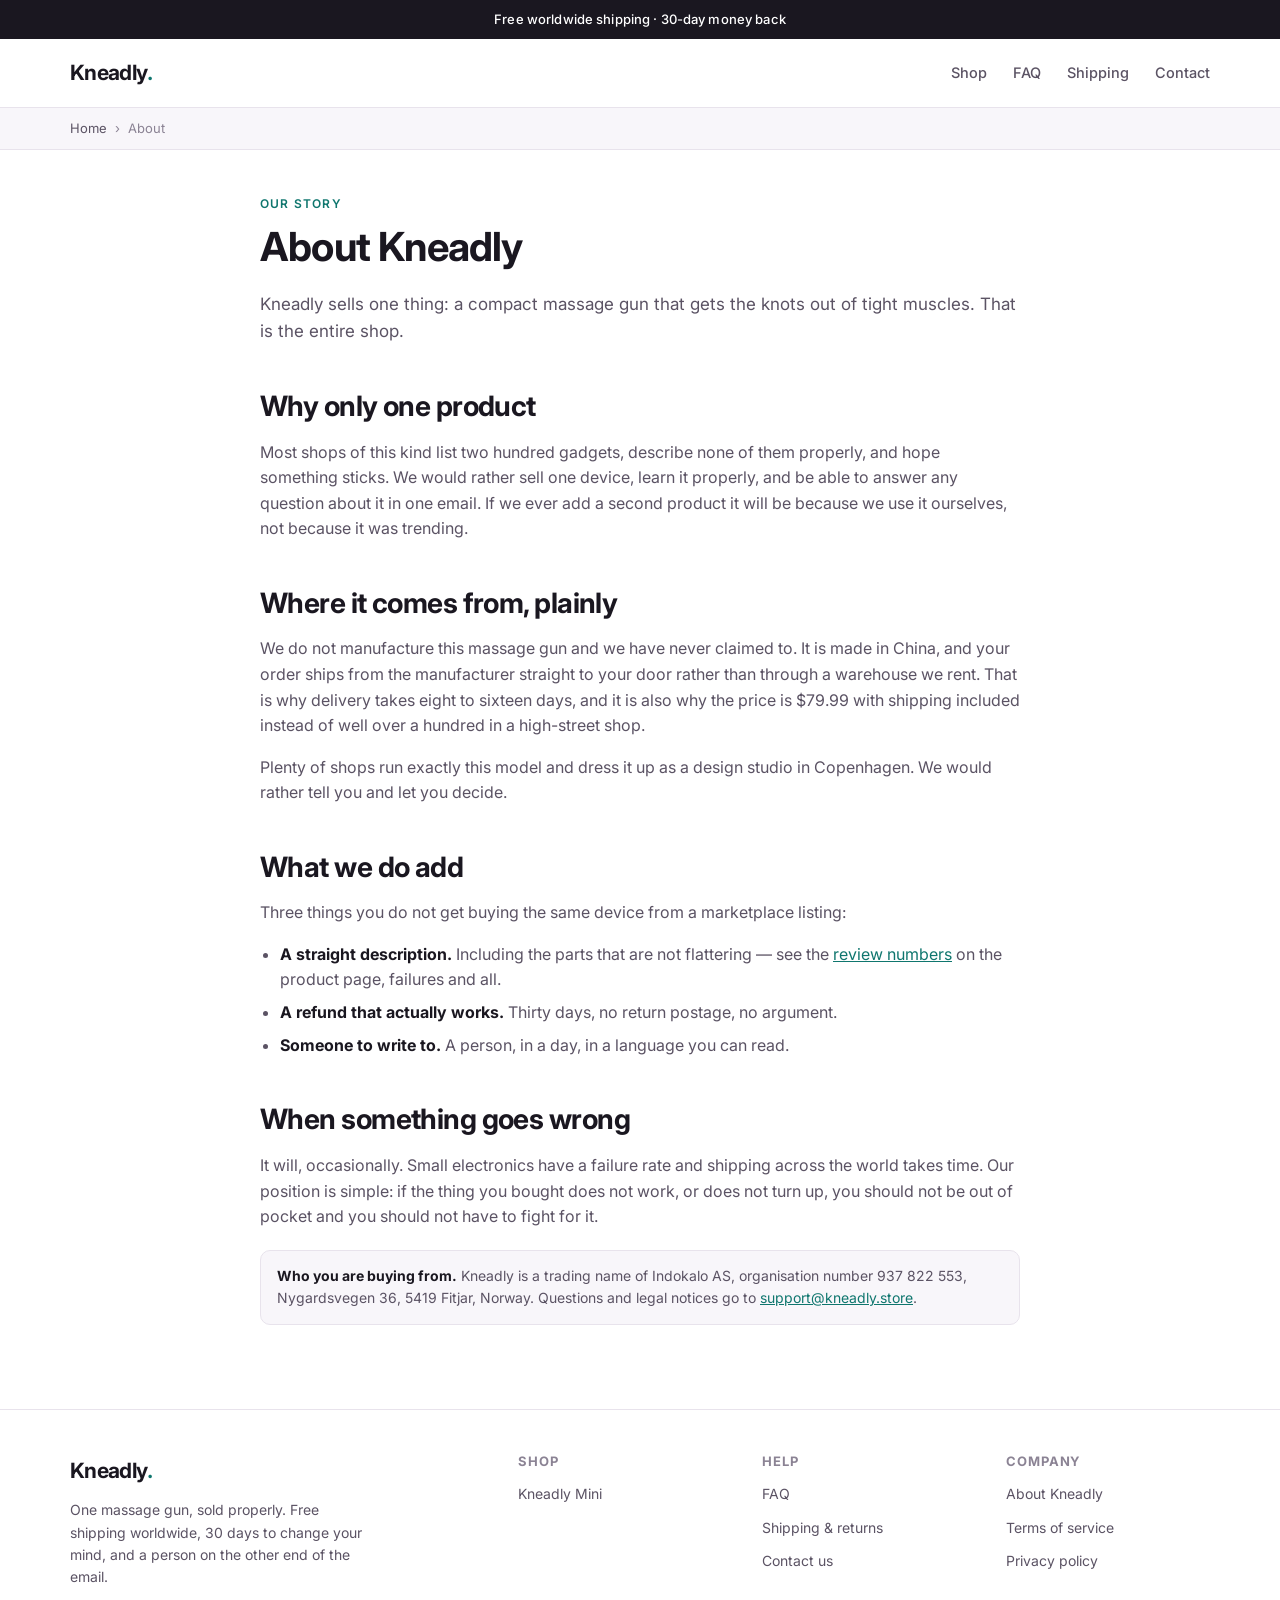
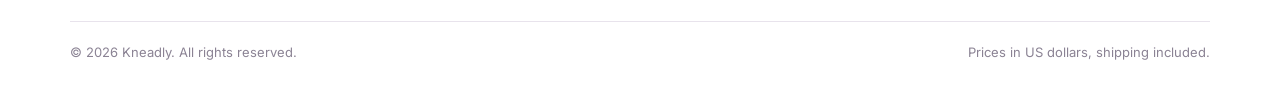
==== about.html @ 9134cae6 "Kneadly: single-product storefront for the mini massage gun Same architecture as Lintly: static site" ====
<!DOCTYPE html>
<html lang="en">
<head>
<meta charset="utf-8">
<meta name="viewport" content="width=device-width, initial-scale=1">
<title>About | Kneadly</title>
<meta name="description" content="A one-product shop. What we sell, how it reaches you, and what we are honest about.">
<meta name="robots" content="index,follow">
<link rel="icon" href="data:image/svg+xml,<svg xmlns='http://www.w3.org/2000/svg' viewBox='0 0 32 32'><rect width='32' height='32' rx='7' fill='%230f766e'/><text x='16' y='23' font-family='Inter,Arial' font-size='19' font-weight='700' fill='%23fff' text-anchor='middle'>K</text></svg>">
<link rel="preconnect" href="https://fonts.googleapis.com">
<link rel="preconnect" href="https://fonts.gstatic.com" crossorigin>
<link href="https://fonts.googleapis.com/css2?family=Inter:wght@400;500;600;700&display=swap" rel="stylesheet">
<link rel="stylesheet" href="style.css?v=3">
</head>
<body>

<div class="announce">Free worldwide shipping &middot; 30-day money back</div>

<header class="site-header">
  <div class="wrap">
    <a class="logo" href="index.html">Kneadly<span>.</span></a>
    <nav class="nav">
      <a href="index.html">Shop</a>
      <a href="faq.html">FAQ</a>
      <a href="shipping.html">Shipping</a>
      <a href="contact.html">Contact</a>
    </nav>
  </div>
</header>

<div class="crumb">
  <div class="wrap"><a href="index.html">Home</a><span>&rsaquo;</span>About</div>
</div>

<main class="wrap">
  <div class="page">
    <div class="eyebrow">Our story</div>
    <h1>About Kneadly</h1>
    <p>Kneadly sells one thing: a compact massage gun that gets the knots out of tight muscles.
       That is the entire shop.</p>

    <h2>Why only one product</h2>
    <p>Most shops of this kind list two hundred gadgets, describe none of them properly, and hope
       something sticks. We would rather sell one device, learn it properly, and be able to answer any
       question about it in one email. If we ever add a second product it will be because we use it
       ourselves, not because it was trending.</p>

    <h2>Where it comes from, plainly</h2>
    <p>We do not manufacture this massage gun and we have never claimed to. It is made in China, and your
       order ships from the manufacturer straight to your door rather than through a warehouse we rent.
       That is why delivery takes eight to sixteen days, and it is also why the price is $79.99 with
       shipping included instead of well over a hundred in a high-street shop.</p>
    <p>Plenty of shops run exactly this model and dress it up as a design studio in Copenhagen. We would
       rather tell you and let you decide.</p>

    <h2>What we do add</h2>
    <p>Three things you do not get buying the same device from a marketplace listing:</p>
    <ul>
      <li><strong>A straight description.</strong> Including the parts that are not flattering — see the
          <a href="index.html#evidence">review numbers</a> on the product page, failures and all.</li>
      <li><strong>A refund that actually works.</strong> Thirty days, no return postage, no argument.</li>
      <li><strong>Someone to write to.</strong> A person, in a day, in a language you can read.</li>
    </ul>

    <h2>When something goes wrong</h2>
    <p>It will, occasionally. Small electronics have a failure rate and shipping across the world takes
       time. Our position is simple: if the thing you bought does not work, or does not turn up, you
       should not be out of pocket and you should not have to fight for it.</p>

    <div class="note"><strong>Who you are buying from.</strong> Kneadly is a trading name of Indokalo AS, organisation number 937 822 553, Nygardsvegen 36, 5419 Fitjar, Norway. Questions and legal notices go to <a href="mailto:support@kneadly.store">support@kneadly.store</a>.</div>
  </div>
</main>

<footer class="site-footer">
  <div class="wrap">
    <div class="foot-grid">
      <div>
        <a class="logo" href="index.html">Kneadly<span>.</span></a>
        <p>One massage gun, sold properly. Free shipping worldwide, 30 days to change your mind, and a
           person on the other end of the email.</p>
      </div>
      <div>
        <h4>Shop</h4>
        <ul>
          <li><a href="index.html">Kneadly Mini</a></li>
        </ul>
      </div>
      <div>
        <h4>Help</h4>
        <ul>
          <li><a href="faq.html">FAQ</a></li>
          <li><a href="shipping.html">Shipping &amp; returns</a></li>
          <li><a href="contact.html">Contact us</a></li>
        </ul>
      </div>
      <div>
        <h4>Company</h4>
        <ul>
          <li><a href="about.html">About Kneadly</a></li>
          <li><a href="terms.html">Terms of service</a></li>
          <li><a href="privacy.html">Privacy policy</a></li>
        </ul>
      </div>
    </div>
    <div class="copyright">
      <span>&copy; 2026 Kneadly. All rights reserved.</span>
      <span>Prices in US dollars, shipping included.</span>
    </div>
  </div>
</footer>

</body>
</html>
---- style.css ----
/* ==========================================================================
   Kneadly — one stylesheet for the whole shop.
   ========================================================================== */

:root {
  --ink:        #1a1720;
  --ink-2:      #5b5364;
  --ink-3:      #8b8394;
  --line:       #e8e3ec;
  --line-2:     #d6cfdc;
  --bg:         #ffffff;
  --soft:       #f8f6fa;
  --warm:       #faf7f4;
  --accent:     #0f766e;
  --accent-dk:  #115e59;
  --accent-sf:  #e6f4f1;
  --good:       #1f7a4d;
  --radius:     14px;
  --radius-sm:  10px;
  --shadow:     0 1px 2px rgba(26,23,32,.05), 0 8px 24px rgba(26,23,32,.06);
  --wrap:       1180px;
}

* { box-sizing: border-box; }

html { -webkit-text-size-adjust: 100%; }

body {
  margin: 0;
  background: var(--bg);
  color: var(--ink);
  font-family: Inter, -apple-system, BlinkMacSystemFont, "Segoe UI", Roboto, Helvetica, Arial, sans-serif;
  font-size: 16px;
  line-height: 1.6;
  -webkit-font-smoothing: antialiased;
}

img { max-width: 100%; display: block; }

a { color: var(--accent); }

h1, h2, h3, h4 { line-height: 1.2; letter-spacing: -.02em; margin: 0 0 .5em; }
h1 { font-size: clamp(28px, 4vw, 40px); font-weight: 700; }
h2 { font-size: clamp(22px, 3vw, 28px); font-weight: 700; }
h3 { font-size: 18px; font-weight: 650; }

.wrap { width: 100%; max-width: var(--wrap); margin: 0 auto; padding: 0 20px; }

:where(a, button, summary, [tabindex]):focus-visible {
  outline: 2px solid var(--accent);
  outline-offset: 3px;
  border-radius: 4px;
}

.visually-hidden {
  position: absolute; width: 1px; height: 1px; overflow: hidden;
  clip: rect(0 0 0 0); clip-path: inset(50%); white-space: nowrap;
}

/* ---------- Announcement + header ---------- */

.announce {
  background: var(--ink);
  color: #fff;
  text-align: center;
  font-size: 13px;
  font-weight: 500;
  letter-spacing: .01em;
  padding: 9px 16px;
}

.site-header { border-bottom: 1px solid var(--line); background: var(--bg); }
.site-header .wrap {
  display: flex; align-items: center; justify-content: space-between;
  gap: 24px; min-height: 68px;
}

.logo {
  font-size: 21px; font-weight: 700; letter-spacing: -.03em;
  color: var(--ink); text-decoration: none;
}
.logo span { color: var(--accent); }

.nav { display: flex; gap: 26px; }
.nav a {
  color: var(--ink-2); text-decoration: none; font-size: 14.5px; font-weight: 500;
}
.nav a:hover { color: var(--ink); }

.crumb { border-bottom: 1px solid var(--line); background: var(--soft); }
.crumb .wrap { display: flex; gap: 8px; align-items: center; padding-block: 10px; font-size: 13px; color: var(--ink-3); }
.crumb a { color: var(--ink-2); text-decoration: none; }
.crumb a:hover { text-decoration: underline; }

/* ---------- Product layout ---------- */

.product {
  display: grid;
  grid-template-columns: 1fr;
  gap: 32px;
  padding: 28px 0 40px;
}
@media (min-width: 900px) {
  .product { grid-template-columns: minmax(0, 1.05fr) minmax(0, .95fr); gap: 56px; padding: 40px 0 56px; }
  .product > .col-buy { position: sticky; top: 24px; align-self: start; }
}

/* Gallery */

.gallery-main {
  position: relative;
  background: var(--soft);
  border: 1px solid var(--line);
  border-radius: var(--radius);
  aspect-ratio: 1 / 1;
  overflow: hidden;
}
/* Absolute rather than width/height:100% — a percentage height inside an
   aspect-ratio box collapses to the image's intrinsic height in some
   engines, which crops the photo instead of letterboxing it. */
.gallery-main img {
  position: absolute; inset: 12px;
  width: calc(100% - 24px); height: calc(100% - 24px);
  object-fit: contain;
}

.thumbs {
  display: grid;
  grid-template-columns: repeat(5, 1fr);
  gap: 10px;
  margin-top: 10px;
}
.thumbs button {
  position: relative;
  padding: 0; margin: 0; cursor: pointer;
  background: var(--soft);
  border: 1px solid var(--line);
  border-radius: var(--radius-sm);
  aspect-ratio: 1 / 1;
  overflow: hidden;
}
.thumbs button img {
  position: absolute; inset: 6px;
  width: calc(100% - 12px); height: calc(100% - 12px);
  object-fit: contain;
}
.thumbs button[aria-current="true"] { border-color: var(--accent); box-shadow: 0 0 0 1px var(--accent); }

/* ---------- Buy column ---------- */

.rating-row {
  display: flex; align-items: center; gap: 8px;
  font-size: 13.5px; color: var(--ink-2); margin-bottom: 10px;
}
.stars { color: #d69b1f; letter-spacing: 1px; font-size: 14px; }
.rating-row a { color: var(--ink-2); }

.subtitle { color: var(--ink-2); margin: -.2em 0 20px; font-size: 16.5px; }

.price-row { display: flex; align-items: baseline; gap: 12px; flex-wrap: wrap; margin-bottom: 4px; }
.price { font-size: 30px; font-weight: 700; letter-spacing: -.02em; }
.price-was { color: var(--ink-3); text-decoration: line-through; font-size: 17px; }
.price-save {
  background: var(--accent-sf); color: var(--accent-dk);
  font-size: 12.5px; font-weight: 600; padding: 3px 9px; border-radius: 999px;
}
.price-note { font-size: 13px; color: var(--ink-3); margin: 0 0 22px; }

.field-label {
  display: block; font-size: 13px; font-weight: 600; text-transform: uppercase;
  letter-spacing: .06em; color: var(--ink-3); margin-bottom: 9px;
}
.field-label b { color: var(--ink); font-weight: 600; text-transform: none; letter-spacing: 0; }

.swatches { display: flex; gap: 10px; margin-bottom: 22px; }
.swatch {
  display: flex; align-items: center; gap: 9px;
  border: 1px solid var(--line-2); background: #fff;
  border-radius: 999px; padding: 7px 15px 7px 8px;
  font: inherit; font-size: 14px; font-weight: 500; color: var(--ink);
  cursor: pointer;
}
.swatch i {
  width: 20px; height: 20px; border-radius: 50%;
  border: 1px solid rgba(0,0,0,.14); display: block;
}
.swatch[data-color="grey"] i      { background: linear-gradient(140deg, #6f6d76, #4a4850); }
.swatch[data-color="black"] i     { background: linear-gradient(140deg, #3a3a3f, #141417); }
.swatch[aria-pressed="true"] { border-color: var(--accent); box-shadow: 0 0 0 1px var(--accent); }

.bundles { display: grid; gap: 10px; margin-bottom: 20px; }
.bundle {
  position: relative; text-align: left; cursor: pointer;
  display: grid; grid-template-columns: 1fr auto; align-items: center; gap: 4px 12px;
  border: 1px solid var(--line-2); background: #fff;
  border-radius: var(--radius); padding: 14px 16px;
  font: inherit; color: var(--ink);
}
.bundle:hover { border-color: var(--line-2); background: var(--soft); }
.bundle[aria-pressed="true"] { border-color: var(--accent); box-shadow: 0 0 0 1px var(--accent); background: #fff; }
.b-name { grid-column: 1; font-weight: 600; font-size: 15.5px; }
.b-sub  { grid-column: 1; font-size: 13px; color: var(--ink-3); }
.b-price { grid-column: 2; grid-row: 1 / span 2; font-size: 19px; font-weight: 700; text-align: right; align-self: center; }
.b-price s { display: block; font-size: 13px; font-weight: 500; color: var(--ink-3); }
.b-tag {
  position: absolute; top: -9px; right: 14px;
  background: var(--accent); color: #fff;
  font-size: 11px; font-weight: 600; letter-spacing: .04em; text-transform: uppercase;
  padding: 2px 9px; border-radius: 999px;
}

.btn-buy {
  display: block; width: 100%;
  background: var(--accent); color: #fff;
  text-align: center; text-decoration: none;
  font-size: 16.5px; font-weight: 650; letter-spacing: .01em;
  padding: 17px 20px; border-radius: var(--radius);
  border: none; cursor: pointer;
  transition: background .15s ease;
}
.btn-buy:hover { background: var(--accent-dk); }

.btn-note { text-align: center; font-size: 12.5px; color: var(--ink-3); margin: 10px 0 0; }

.assurance {
  display: grid; grid-template-columns: repeat(3, 1fr);
  gap: 8px; margin: 22px 0 4px;
  border-top: 1px solid var(--line); border-bottom: 1px solid var(--line);
  padding: 16px 0;
}
.assurance div {
  display: flex; flex-direction: column; align-items: center; gap: 6px;
  text-align: center; font-size: 12.5px; font-weight: 500; color: var(--ink-2);
  line-height: 1.35;
}
.assurance svg { width: 20px; height: 20px; stroke: var(--accent); fill: none; stroke-width: 1.6; }

/* Accordions */

.panel { border-bottom: 1px solid var(--line); }
.panel summary {
  cursor: pointer; list-style: none;
  padding: 16px 0; font-weight: 600; font-size: 15.5px;
  display: flex; align-items: center; justify-content: space-between; gap: 12px;
}
.panel summary::-webkit-details-marker { display: none; }
.panel summary::after {
  content: ""; width: 9px; height: 9px; flex: none;
  border-right: 1.8px solid var(--ink-3); border-bottom: 1.8px solid var(--ink-3);
  transform: rotate(45deg) translateY(-2px);
  transition: transform .15s ease;
}
.panel[open] summary::after { transform: rotate(225deg) translateY(-2px); }
.panel .body { padding-bottom: 18px; color: var(--ink-2); font-size: 15px; }
.panel .body p { margin: 0 0 .9em; }
.panel .body p:last-child, .panel .body ul:last-child { margin-bottom: 0; }
.panel .body ul { margin: 0 0 .9em; padding-left: 20px; }
.panel .body li { margin-bottom: .4em; }
.panel .body strong { color: var(--ink); }

.spec-table { width: 100%; border-collapse: collapse; font-size: 14.5px; }
.spec-table th, .spec-table td { text-align: left; padding: 9px 0; border-bottom: 1px solid var(--line); vertical-align: top; }
.spec-table th { font-weight: 500; color: var(--ink-3); width: 46%; }
.spec-table tr:last-child th, .spec-table tr:last-child td { border-bottom: none; }

/* ---------- Sections ---------- */

.band { background: var(--warm); border-top: 1px solid var(--line); }
.band-soft { background: var(--soft); border-top: 1px solid var(--line); }
.section { padding: 56px 0; }
.section > .wrap > h2 { text-align: center; max-width: 22ch; margin-inline: auto; }
.lede { text-align: center; max-width: 58ch; margin: 0 auto 40px; color: var(--ink-2); }

.eyebrow {
  font-size: 12px; font-weight: 600; letter-spacing: .1em; text-transform: uppercase;
  color: var(--accent); margin-bottom: 10px;
}
.section .eyebrow { text-align: center; }

.steps { display: grid; gap: 22px; grid-template-columns: 1fr; counter-reset: step; }
@media (min-width: 760px) { .steps { grid-template-columns: repeat(3, 1fr); gap: 32px; } }
.step { counter-increment: step; }
.step::before {
  content: counter(step);
  display: grid; place-items: center;
  width: 34px; height: 34px; border-radius: 50%;
  background: var(--accent); color: #fff;
  font-size: 15px; font-weight: 700; margin-bottom: 14px;
}
.step h3 { margin-bottom: .35em; }
.step p { margin: 0; color: var(--ink-2); font-size: 15px; }

.cards { display: grid; gap: 20px; grid-template-columns: 1fr; }
@media (min-width: 760px) { .cards { grid-template-columns: repeat(3, 1fr); } }
.card {
  background: #fff; border: 1px solid var(--line);
  border-radius: var(--radius); padding: 24px;
}
.card h3 { margin-bottom: .4em; }
.card p { margin: 0; color: var(--ink-2); font-size: 15px; }

/* Honest review block */

.evidence {
  background: #fff; border: 1px solid var(--line);
  border-radius: var(--radius); padding: 26px; max-width: 780px; margin: 0 auto;
}
.evidence > p:first-of-type { margin-top: 0; }
.score { display: flex; align-items: center; gap: 14px; flex-wrap: wrap; margin-bottom: 6px; }
.score b { font-size: 34px; font-weight: 700; letter-spacing: -.02em; line-height: 1; }
.score .stars { font-size: 17px; }
.score span { font-size: 14px; color: var(--ink-2); }

.tags { display: flex; flex-wrap: wrap; gap: 8px; margin: 18px 0 20px; padding: 0; list-style: none; }
.tags li {
  font-size: 13px; padding: 5px 11px; border-radius: 999px;
  background: var(--soft); border: 1px solid var(--line); color: var(--ink-2);
}
.tags li b { color: var(--ink); font-weight: 600; }
.tags li.neg { background: #fdf3f3; border-color: #f2dede; }

.src-note {
  font-size: 13.5px; color: var(--ink-2);
  border-left: 3px solid var(--accent); background: var(--accent-sf);
  padding: 12px 16px; border-radius: 0 var(--radius-sm) var(--radius-sm) 0;
  margin: 0;
}

/* FAQ list */

.faq-list { max-width: 780px; margin: 0 auto; }
.faq-list .panel:first-child { border-top: 1px solid var(--line); }

.page { max-width: 760px; margin: 0 auto; padding: 44px 0 64px; }
.page h2 { margin-top: 1.6em; }
.page p, .page li { color: var(--ink-2); }
.page p:first-of-type { font-size: 17px; }
.page ul { padding-left: 20px; }
.page li { margin-bottom: .45em; }
.page strong { color: var(--ink); }

.contact-box {
  background: var(--soft); border: 1px solid var(--line);
  border-radius: var(--radius); padding: 26px; margin: 26px 0;
}
.contact-box .mail {
  font-size: clamp(18px, 3.4vw, 24px); font-weight: 650;
  letter-spacing: -.02em; text-decoration: none; word-break: break-all;
}

.ship { width: 100%; border-collapse: collapse; margin: 18px 0; font-size: 15px; }
.ship th, .ship td { text-align: left; padding: 11px 12px; border-bottom: 1px solid var(--line); }
.ship th { background: var(--soft); font-weight: 600; color: var(--ink); font-size: 14px; }

.note {
  font-size: 14px; color: var(--ink-2);
  background: var(--soft); border: 1px solid var(--line);
  border-radius: var(--radius-sm); padding: 14px 16px; margin: 20px 0;
}

/* ---------- Sticky mobile buy bar ---------- */

.buybar {
  position: fixed; left: 0; right: 0; bottom: 0; z-index: 40;
  background: rgba(255,255,255,.96);
  backdrop-filter: saturate(1.6) blur(8px);
  border-top: 1px solid var(--line);
  padding: 10px 16px calc(10px + env(safe-area-inset-bottom));
  display: none; align-items: center; gap: 12px;
  transform: translateY(110%);
  transition: transform .2s ease;
}
.buybar.is-shown { transform: translateY(0); }
.buybar .bb-text { flex: 1; min-width: 0; }
.buybar .bb-name { font-size: 13px; color: var(--ink-2); line-height: 1.2; }
.buybar .bb-price { font-size: 17px; font-weight: 700; }
.buybar .btn-buy { width: auto; padding: 13px 22px; font-size: 15px; }
@media (max-width: 899px) {
  .buybar { display: flex; }
  body.has-buybar { padding-bottom: 78px; }
}

/* ---------- Footer ---------- */

.site-footer { border-top: 1px solid var(--line); background: var(--bg); padding: 44px 0 28px; margin-top: 0; }
.foot-grid { display: grid; gap: 28px; grid-template-columns: 1fr; }
@media (min-width: 760px) { .foot-grid { grid-template-columns: 2fr 1fr 1fr 1fr; gap: 40px; } }
.foot-grid p { color: var(--ink-2); font-size: 14px; margin: 12px 0 0; max-width: 34ch; }
.foot-grid h4 { font-size: 13px; text-transform: uppercase; letter-spacing: .07em; color: var(--ink-3); margin-bottom: 12px; }
.foot-grid ul { list-style: none; margin: 0; padding: 0; }
.foot-grid li { margin-bottom: 8px; }
.foot-grid li a { color: var(--ink-2); text-decoration: none; font-size: 14px; }
.foot-grid li a:hover { color: var(--ink); text-decoration: underline; }
.copyright {
  border-top: 1px solid var(--line); margin-top: 32px; padding-top: 20px;
  font-size: 13px; color: var(--ink-3);
  display: flex; gap: 8px 18px; flex-wrap: wrap; justify-content: space-between;
}

@media (prefers-reduced-motion: reduce) {
  * { animation-duration: .01ms !important; transition-duration: .01ms !important; }
}
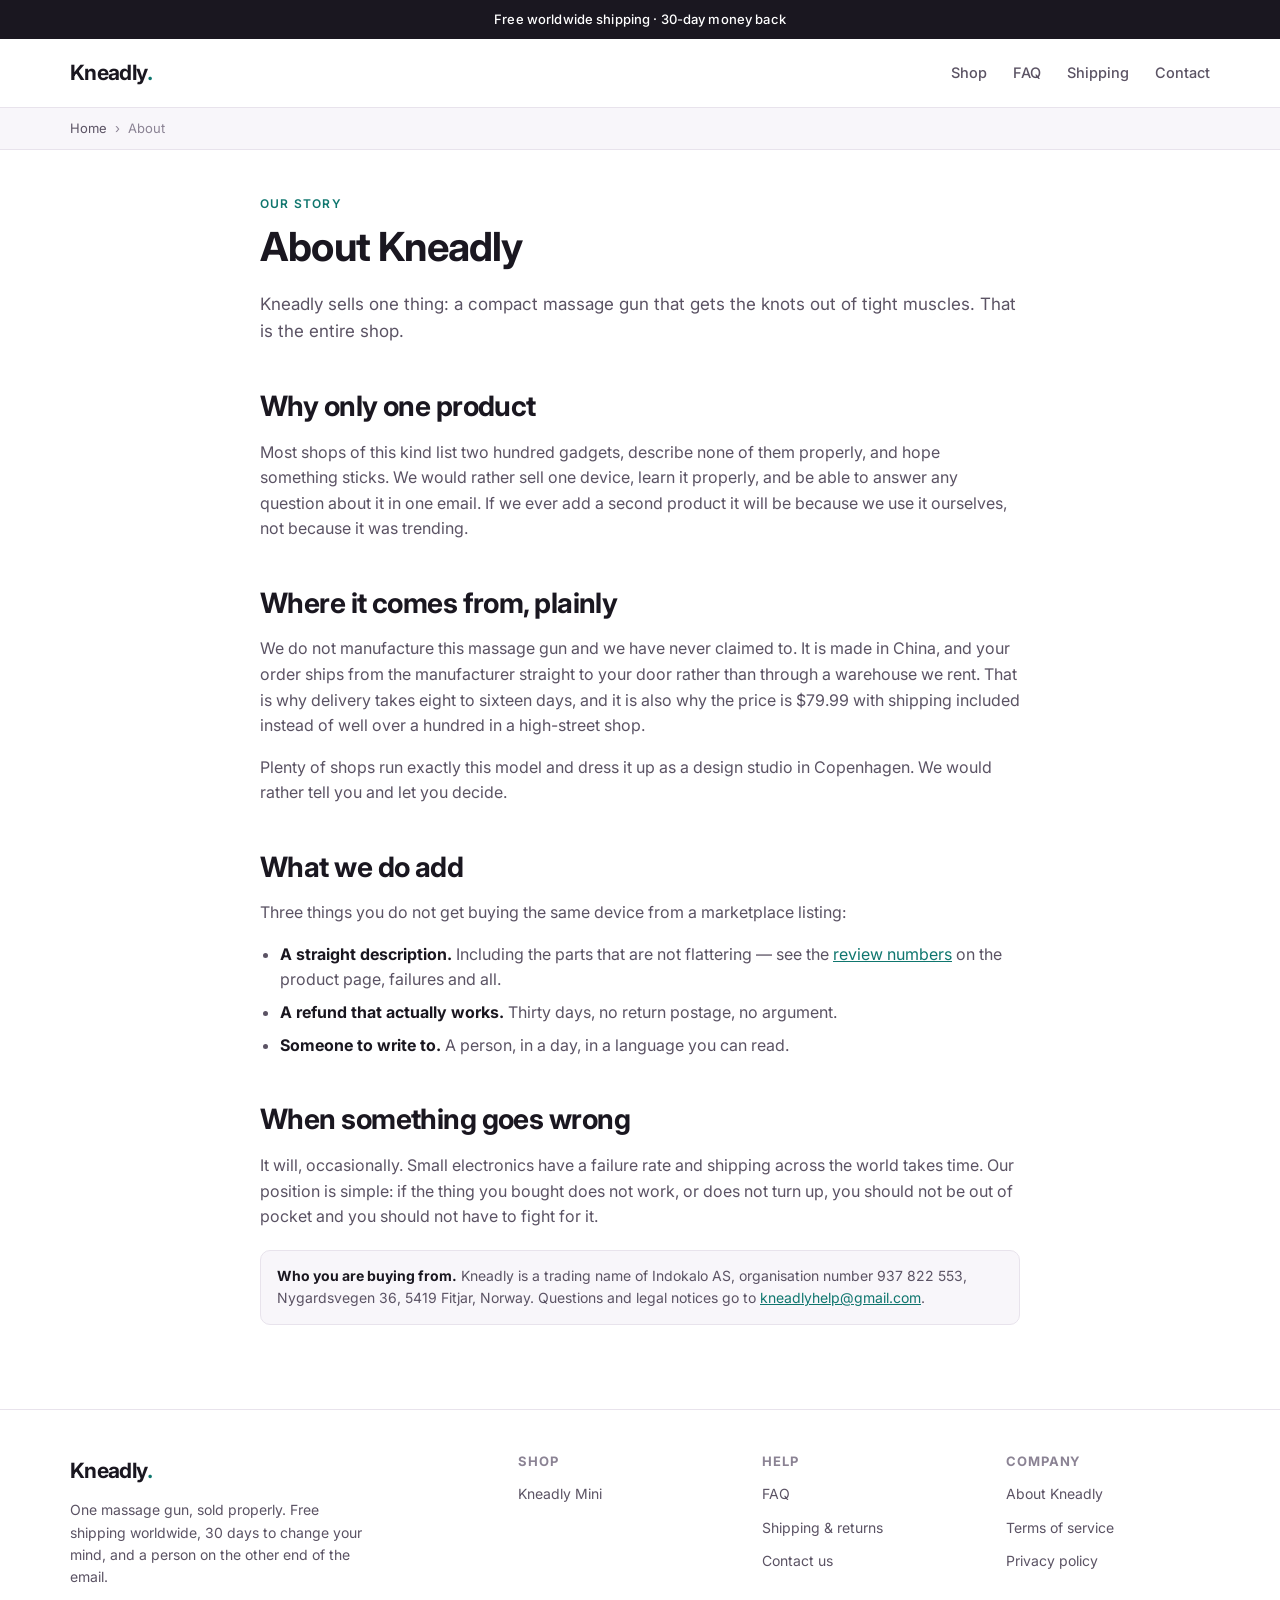
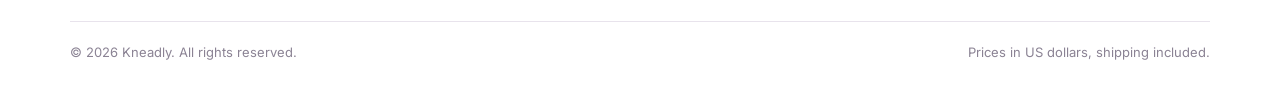
==== commit 4aa4570a: "Real support address, and open the shop kneadlyhelp@gmail.com replaces the placeholder on every page" ====
--- a/about.html
+++ b/about.html
@@ -10,7 +10,7 @@
 <link rel="preconnect" href="https://fonts.googleapis.com">
 <link rel="preconnect" href="https://fonts.gstatic.com" crossorigin>
 <link href="https://fonts.googleapis.com/css2?family=Inter:wght@400;500;600;700&display=swap" rel="stylesheet">
-<link rel="stylesheet" href="style.css?v=3">
+<link rel="stylesheet" href="style.css?v=4">
 </head>
 <body>
 
@@ -67,7 +67,7 @@
        time. Our position is simple: if the thing you bought does not work, or does not turn up, you
        should not be out of pocket and you should not have to fight for it.</p>
 
-    <div class="note"><strong>Who you are buying from.</strong> Kneadly is a trading name of Indokalo AS, organisation number 937 822 553, Nygardsvegen 36, 5419 Fitjar, Norway. Questions and legal notices go to <a href="mailto:support@kneadly.store">support@kneadly.store</a>.</div>
+    <div class="note"><strong>Who you are buying from.</strong> Kneadly is a trading name of Indokalo AS, organisation number 937 822 553, Nygardsvegen 36, 5419 Fitjar, Norway. Questions and legal notices go to <a href="mailto:kneadlyhelp@gmail.com">kneadlyhelp@gmail.com</a>.</div>
   </div>
 </main>
 
--- a/style.css
+++ b/style.css
@@ -397,6 +397,14 @@
   display: flex; gap: 8px 18px; flex-wrap: wrap; justify-content: space-between;
 }
 
+/* ---------- Small screens: let the header wrap instead of overflowing ---------- */
+@media (max-width: 520px) {
+  .site-header .wrap { flex-wrap: wrap; gap: 6px 14px; padding-block: 10px; }
+  .nav { flex-wrap: wrap; gap: 6px 14px; }
+}
+.buybar { max-width: 100vw; box-sizing: border-box; }
+html, body { overflow-x: hidden; }
+
 @media (prefers-reduced-motion: reduce) {
   * { animation-duration: .01ms !important; transition-duration: .01ms !important; }
 }
